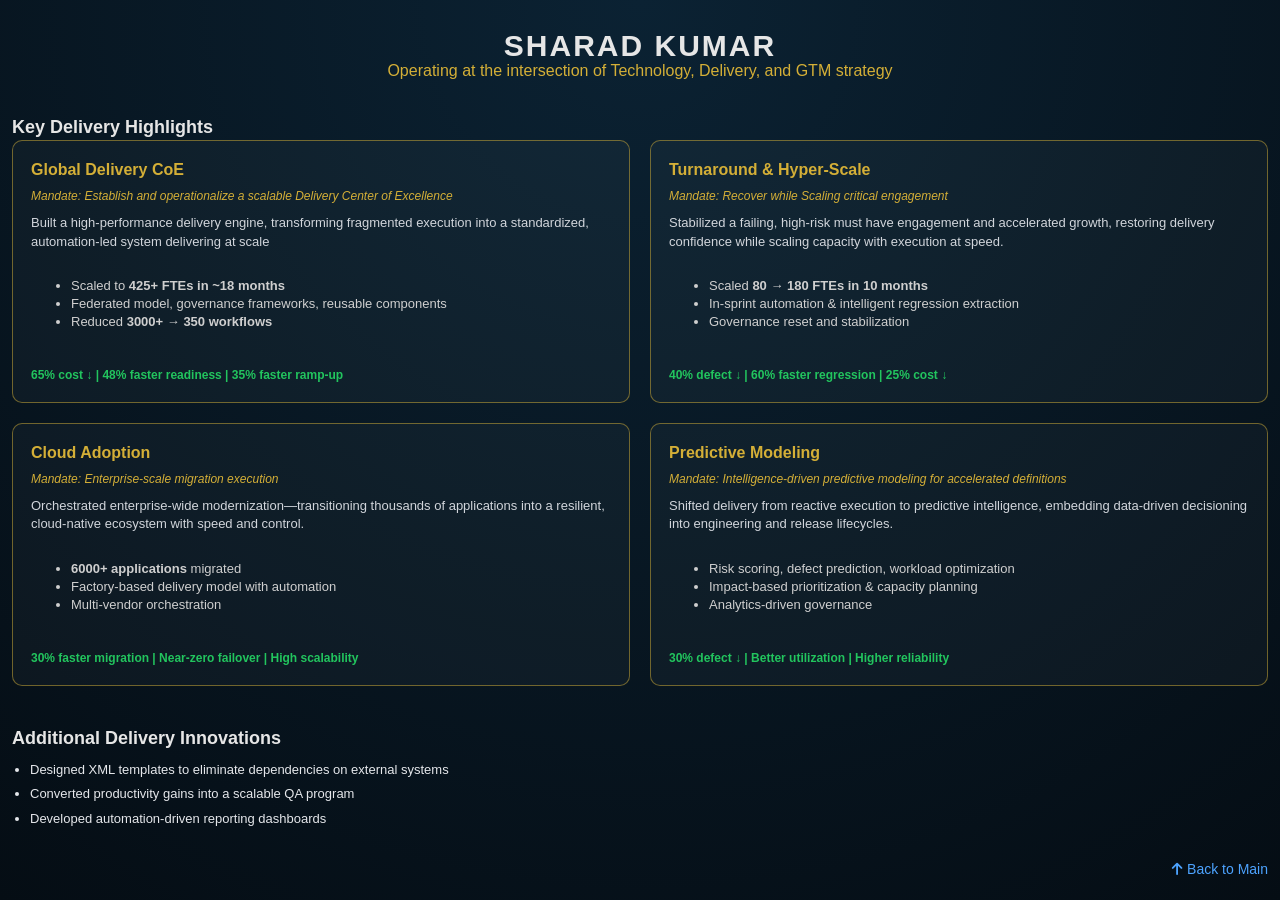
==== delivery.html @ da78fd18 "Update delivery.html" ====
<!DOCTYPE html>
<html lang="en">
<head>
<meta charset="UTF-8">
<meta name="viewport" content="width=device-width, initial-scale=1.0">
<title>Sharad Kumar</title>

<link href="https://cdnjs.cloudflare.com/ajax/libs/font-awesome/6.5.0/css/all.min.css" rel="stylesheet">
<link rel="stylesheet" href="style.css">

<style>

/* DELIVERY CONTENT STYLES */

.tagline {
    margin: 0;
    line-height: 1.3;
}
    
/* desktop only */
@media (min-width: 1025px) {
    .tagline {
        line-height: 0.5;
    }
}
    
    
.tagline {
    margin-top: 0;
    margin-bottom: 0;
}
    
.card ul li {
    font-size: 13px;
    font-weight: 400;
    line-height: 1.4;
    color: #cfcfcf;
}
    
.card ul li {
    font-size: 13px;
    font-weight: 400;
    line-height: 1.4;
    color: #cfcfcf;
}

.grid-4 {
    display: grid;
    grid-template-columns: repeat(2, 1fr);
    gap: 20px;
}

.card {
    background: rgba(255,255,255,0.03);
    border: 1px solid rgba(212,175,55,0.5);
    border-radius: 10px;
    padding: 18px;
    min-height: 200px;
    display: flex;
    flex-direction: column;
}

.card h3 {
    color: #d4af37;
    margin: 0 0 6px 0;
    font-size: 16px;
}

.narrative {
    font-size: 13px;
    color: #d1d5db;
    margin-bottom: 10px;
}

.mandate {
    font-size: 12px;
    color: #d4af37;
    margin-bottom: 10px;
    font-style: italic;
}

.extra-points {
    margin-top: 10px;
    padding-left: 18px;
}

.extra-points li {
    font-size: 13px;
    margin-bottom: 6px;
    color: #e5e7eb;
}

.outcome {
    font-size: 12px;
    margin-top: 20px;
}

.outcome strong {
    color: #22c55e;
}

@media (max-width: 768px) {
    .grid-4 {
        grid-template-columns: 1fr;
    }
}

.container {
    max-width: 1400px;
    margin: auto;
    padding: 25px 12px 0px 12px;
}

.profile-pic {
    float: right;
    margin-top: -75px;
    margin-right: 0;
    margin-bottom: 10px;
    margin-left: 20px;
    position: relative;
    top: -5px;
    width: 120px;
    height: 120px;
    border-radius: 50%;
    object-fit: cover;
    border: 2px solid #d4af37;
    box-shadow: 0 0 12px rgba(212,175,55,0.5);
}

body {
    overflow-x: hidden;
}

img {
    max-width: 100%;
    height: auto;
    display: block;
}

</style>
</head>

<body>

<div class="container">

<h1>SHARAD KUMAR</h1>
<p class="tagline">Operating at the intersection of Technology, Delivery, and GTM strategy</p>

<!-- <img src="image.jpg" alt="Sharad Kumar" class="profile-pic"> -->
<hr style="border:0; margin:20px 0;">
<div class="section-title">Key Delivery Highlights</div>

<div class="grid-4">

<!-- 1 -->
<div class="card">
    <h3>Global Delivery CoE</h3>
    <div class="mandate">
        <span class="mandate-label">Mandate:</span> Establish and operationalize a scalable Delivery Center of Excellence
    </div>

    <div class="narrative">
        Built a high-performance delivery engine, transforming fragmented execution into a standardized, automation-led system delivering at scale
    </div>

    <ul>
        <li>Scaled to <strong>425+ FTEs in ~18 months</strong></li>
        <li>Federated model, governance frameworks, reusable components</li>
        <li>Reduced <strong>3000+ → 350 workflows</strong></li>
    </ul>

    <div class="outcome">
        <strong>65% cost ↓ | 48% faster readiness | 35% faster ramp-up</strong>
    </div>
</div>

<!-- 2 -->
<div class="card">
    <h3>Turnaround & Hyper-Scale</h3>

    <div class="mandate">
        <span class="mandate-label">Mandate:</span> Recover while Scaling critical engagement
    </div>

    <div class="narrative">
        Stabilized a failing, high-risk must have engagement and accelerated growth, restoring delivery confidence while scaling capacity with execution at speed.
    </div>

    <ul>
        <li>Scaled <strong>80 → 180 FTEs in 10 months</strong></li>
        <li>In-sprint automation & intelligent regression extraction</li>
        <li>Governance reset and stabilization</li>
    </ul>

    <div class="outcome">
        <strong>40% defect ↓ | 60% faster regression | 25% cost ↓</strong>
    </div>
</div>

<!-- 3 -->
<div class="card">
    <h3>Cloud Adoption</h3>

    <div class="mandate">
        <span class="mandate-label">Mandate:</span> Enterprise-scale migration execution
    </div>

    <div class="narrative">
        Orchestrated enterprise-wide modernization—transitioning thousands of applications into a resilient, cloud-native ecosystem with speed and control.
    </div>

    <ul>
        <li><strong>6000+ applications</strong> migrated</li>
        <li>Factory-based delivery model with automation</li>
        <li>Multi-vendor orchestration</li>
    </ul>

    <div class="outcome">
        <strong>30% faster migration | Near-zero failover | High scalability</strong>
    </div>
</div>

<!-- 4 -->
<div class="card">
    <h3>Predictive Modeling</h3>

    <div class="mandate">
        <span class="mandate-label">Mandate:</span> Intelligence-driven predictive modeling for accelerated definitions
    </div>

    <div class="narrative">
        Shifted delivery from reactive execution to predictive intelligence, embedding data-driven decisioning into engineering and release lifecycles.
    </div>

    <ul>
        <li>Risk scoring, defect prediction, workload optimization</li>
        <li>Impact-based prioritization & capacity planning</li>
        <li>Analytics-driven governance</li>
    </ul>

    <div class="outcome">
        <strong>30% defect ↓ | Better utilization | Higher reliability</strong>
    </div>
</div>

</div>

<hr style="border:0; margin:20px 0;">
<div class="section-title">Additional Delivery Innovations</div>

<ul class="extra-points">
    <li>Designed XML templates to eliminate dependencies on external systems</li>
    <li>Converted productivity gains into a scalable QA program</li>
    <li>Developed automation-driven reporting dashboards</li>
</ul>

<div class="back-to-main" style="text-align: right; margin-top: 30px; margin-bottom: 20px;">
    <a href="index.html" style="color:#4da3ff; font-size:14px; font-weight:500; text-decoration:none;">
        <i class="fas fa-arrow-up"></i> Back to Main
    </a>
</div>

</div>

</body>
</html>
---- style.css ----
/* GLOBAL TYPOGRAPHY BASELINE */

body {
    font-family: 'Segoe UI', sans-serif;
    font-weight: 400;
    line-height: 1.4;
    color: #e6e6e6;
}

/* Main Name */
h1 {
    font-size: 30px;
    font-weight: 600;
    letter-spacing: 2px;
}

/* Tagline */
.tagline {
    font-size: 16px;
    font-weight: 500;
    line-height: 1.3;
}

/* Section Titles */
.section-title {
    font-size: 18px;
    font-weight: 600;
}

/* Card / Item Titles */
.item-title,
.card h3 {
    font-size: 14px;
    font-weight: 600;
}

/* Body Text */
.item-desc,
.narrative,
.compact-list li,
.extra-points li {
    font-size: 13px;
    font-weight: 400;
    line-height: 1.4;
}
body {
    margin: 0;
    font-family: 'Segoe UI', sans-serif;
    background: radial-gradient(circle at top, #0b2233, #050d14);
    color: #e6e6e6;
}

body {
    overflow-x: hidden;
}

.container {
    max-width: 1400px;
    margin: auto;
    padding: 25px 12px 10px 12px;
}

.header {
    position: relative;
}

h1 {
    text-align: center;
    letter-spacing: 2px;
    font-size: 30px;
    margin: 0;
}

.tagline {
    text-align: center;
    color: #d4af37;
    margin: 0;
}

.profile-pic {
    position: absolute;
    right: 0;
    top: 10px;
    width: 120px;
    height: 120px;
    border-radius: 50%;
    object-fit: cover;
}

/* Floating Home link (if used) */
.home-link {
    position: fixed;
    bottom: 25px;
    right: 25px;
    color: #4da3ff;
    font-size: 14px;
    text-decoration: none;
    font-weight: 500;
    display: flex;
    align-items: center;
    gap: 6px;
    z-index: 9999;
}

/* Back to Main */
.back-to-main {
    margin-top: 30px;
    text-align: right;
}

.back-to-main a {
    color: #4da3ff;
    font-size: 14px;
    font-weight: 500;
    text-decoration: none;
}

.back-to-main a:hover {
    text-decoration: underline;
}

/* Mobile: hide profile pic everywhere */
@media (max-width: 768px) {
    .profile-pic {
        display: none !important;
    }
}

/* Desktop: hide where explicitly applied */
.desktop-hide {
    display: none !important;
}

.compact-list li {
    color: #cfcfcf;
}

.engage-icons {
    display: flex !important;
    flex-direction: column !important;
    gap: 12px;
}

.engage-icons a {
    text-decoration: none !important;
}

.engage-icons a:hover {
    text-decoration: none !important;
}

.engage-icons a i {
    width: 20px;          /* keeps all icons aligned vertically */
    text-align: center;
    font-size: 18px;
}

.engage-icons a span {
    color: #ffffff;
    font-size: 13px;
}

@media (max-width: 1024px) and (orientation: landscape) {
    .profile-pic {
        display: none !important;
    }
}
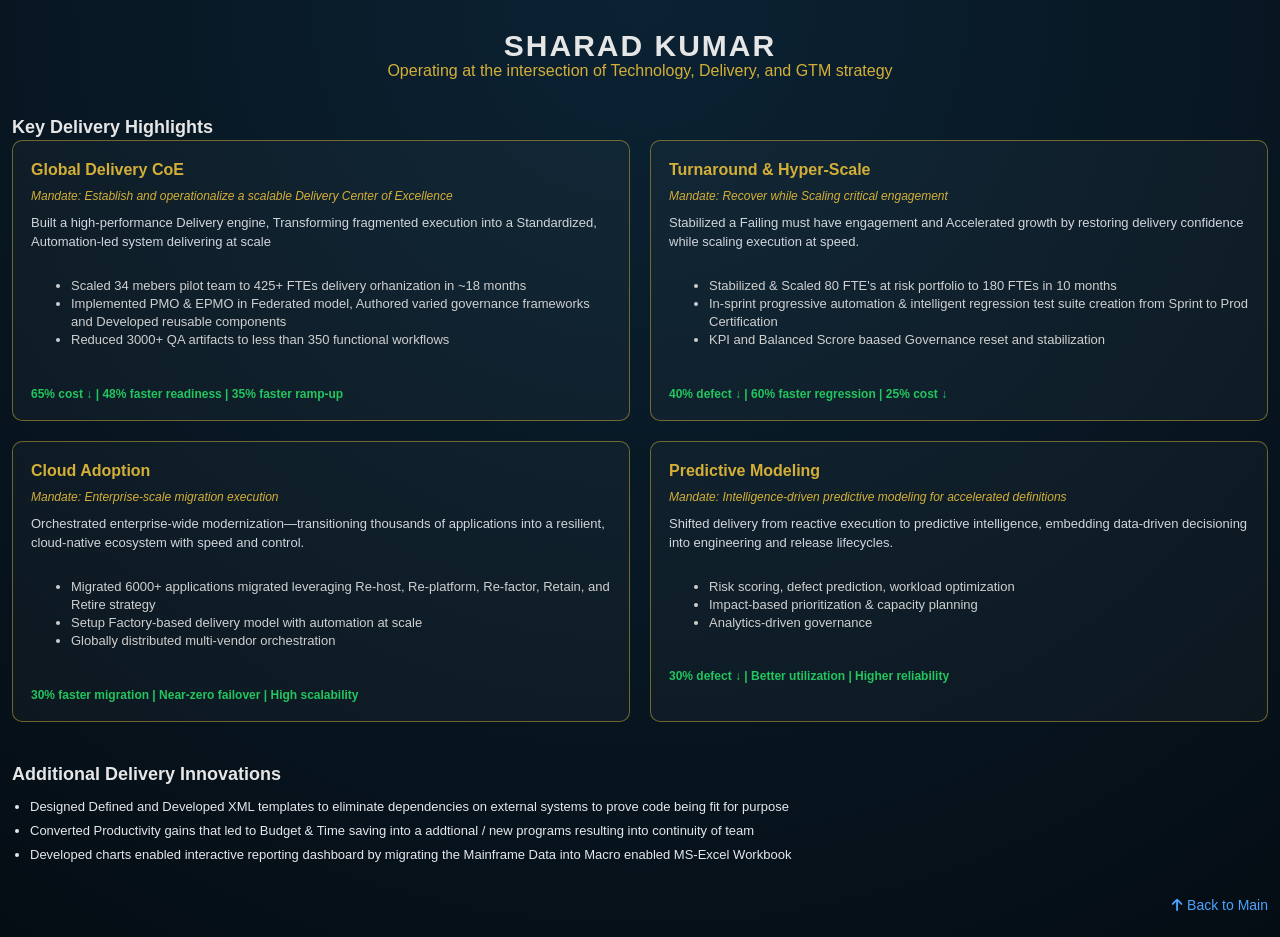
==== commit 190d83e7: "Update delivery.html" ====
--- a/delivery.html
+++ b/delivery.html
@@ -161,13 +161,13 @@
     </div>
 
     <div class="narrative">
-        Built a high-performance delivery engine, transforming fragmented execution into a standardized, automation-led system delivering at scale
-    </div>
-
-    <ul>
-        <li>Scaled to <strong>425+ FTEs in ~18 months</strong></li>
-        <li>Federated model, governance frameworks, reusable components</li>
-        <li>Reduced <strong>3000+ → 350 workflows</strong></li>
+        Built a high-performance Delivery engine, Transforming fragmented execution into a Standardized, Automation-led system delivering at scale
+    </div>
+
+    <ul>
+        <li>Scaled 34 mebers pilot team to 425+ FTEs delivery orhanization in ~18 months</li>
+        <li>Implemented PMO & EPMO in Federated model, Authored varied governance frameworks and Developed reusable components</li>
+        <li>Reduced 3000+ QA artifacts to less than 350 functional workflows</li>
     </ul>
 
     <div class="outcome">
@@ -184,13 +184,13 @@
     </div>
 
     <div class="narrative">
-        Stabilized a failing, high-risk must have engagement and accelerated growth, restoring delivery confidence while scaling capacity with execution at speed.
-    </div>
-
-    <ul>
-        <li>Scaled <strong>80 → 180 FTEs in 10 months</strong></li>
-        <li>In-sprint automation & intelligent regression extraction</li>
-        <li>Governance reset and stabilization</li>
+        Stabilized a Failing must have engagement and Accelerated growth by restoring delivery confidence while scaling execution at speed.
+    </div>
+
+    <ul>
+        <li>Stabilized & Scaled 80 FTE's at risk portfolio to 180 FTEs in 10 months</li>
+        <li>In-sprint progressive automation & intelligent regression test suite creation from Sprint to Prod Certification</li>
+        <li>KPI and Balanced Scrore baased Governance reset and stabilization</li>
     </ul>
 
     <div class="outcome">
@@ -211,9 +211,9 @@
     </div>
 
     <ul>
-        <li><strong>6000+ applications</strong> migrated</li>
-        <li>Factory-based delivery model with automation</li>
-        <li>Multi-vendor orchestration</li>
+        <li>Migrated 6000+ applications migrated leveraging Re-host, Re-platform, Re-factor, Retain, and Retire strategy</li>
+        <li>Setup Factory-based delivery model with automation at scale</li>
+        <li>Globally distributed multi-vendor orchestration</li>
     </ul>
 
     <div class="outcome">
@@ -250,9 +250,9 @@
 <div class="section-title">Additional Delivery Innovations</div>
 
 <ul class="extra-points">
-    <li>Designed XML templates to eliminate dependencies on external systems</li>
-    <li>Converted productivity gains into a scalable QA program</li>
-    <li>Developed automation-driven reporting dashboards</li>
+    <li>Designed Defined and Developed XML templates to eliminate dependencies on external systems to prove code being fit for purpose </li>
+    <li>Converted Productivity gains that led to Budget & Time saving into a addtional / new programs resulting into continuity of team</li>
+    <li>Developed charts enabled interactive reporting dashboard by migrating the Mainframe Data into Macro enabled MS-Excel Workbook</li>
 </ul>
 
 <div class="back-to-main" style="text-align: right; margin-top: 30px; margin-bottom: 20px;">
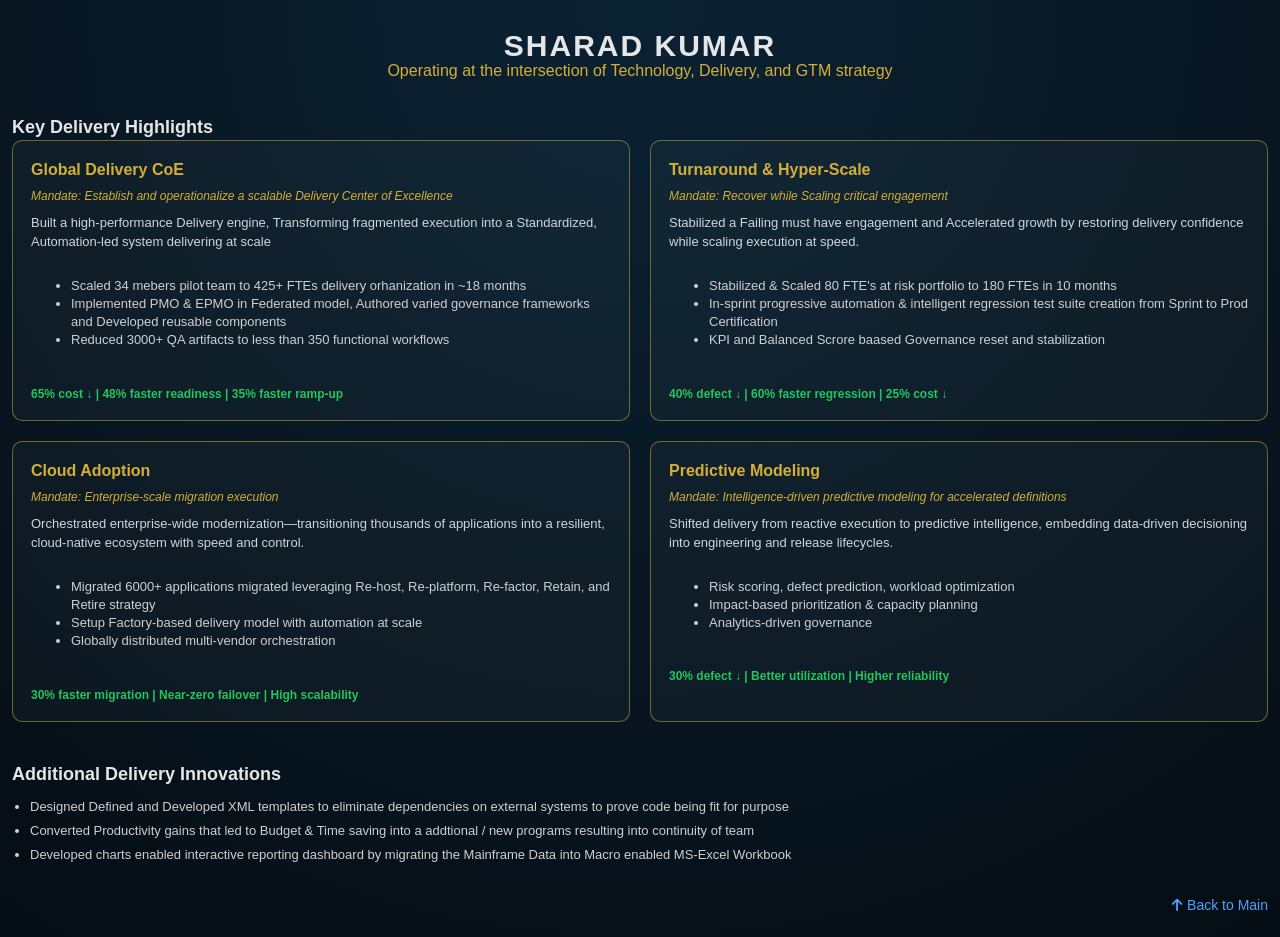
==== commit c810fabe: "Update delivery.html" ====
--- a/delivery.html
+++ b/delivery.html
@@ -82,12 +82,13 @@
 .extra-points {
     margin-top: 10px;
     padding-left: 18px;
+    color: #cfcfcf;
 }
 
 .extra-points li {
     font-size: 13px;
     margin-bottom: 6px;
-    color: #e5e7eb;
+    color: #cfcfcf;
 }
 
 .outcome {
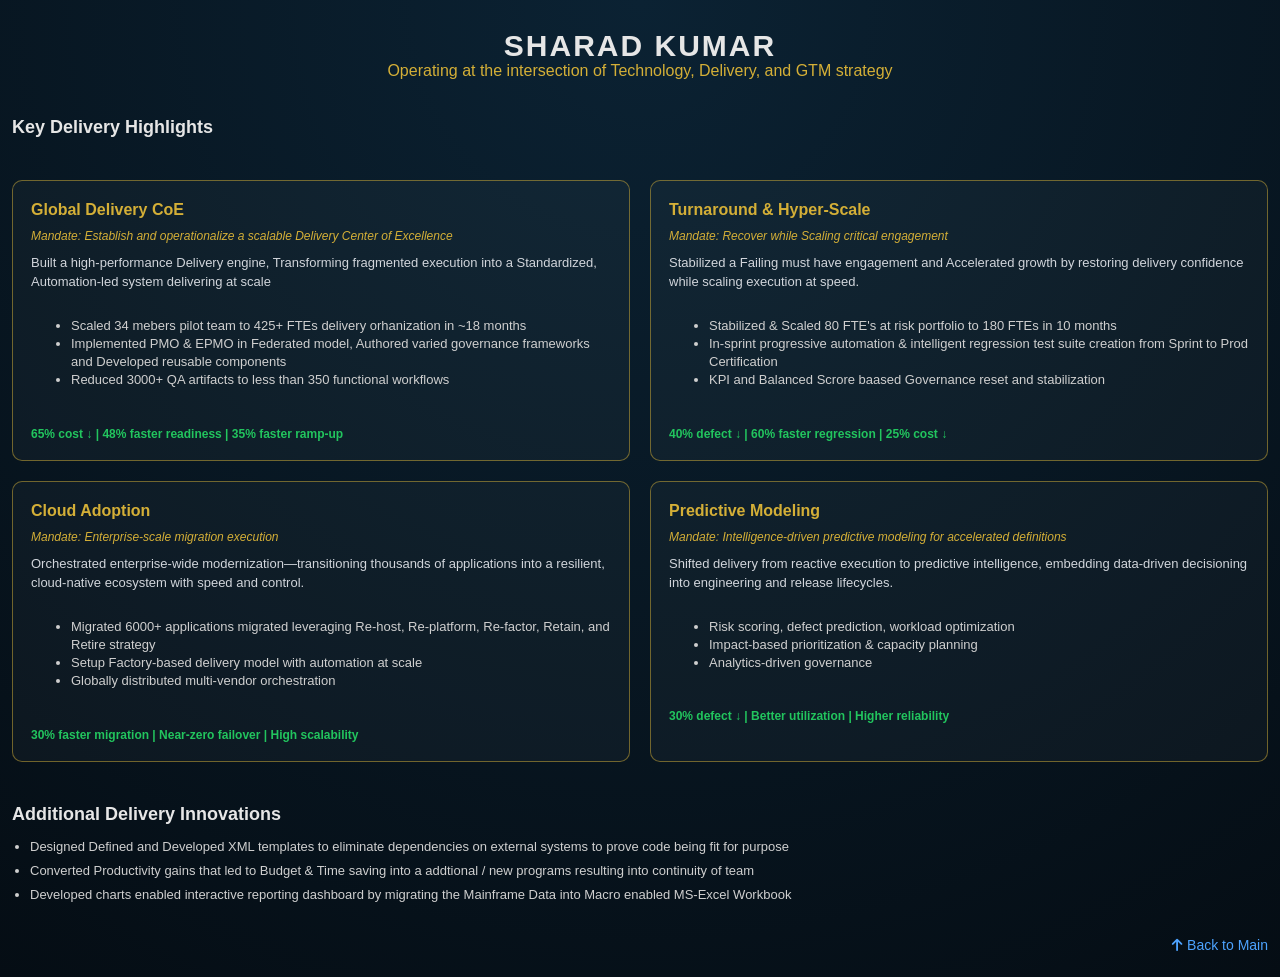
==== commit 68ef1269: "Update delivery.html" ====
--- a/delivery.html
+++ b/delivery.html
@@ -151,7 +151,7 @@
 <!-- <img src="image.jpg" alt="Sharad Kumar" class="profile-pic"> -->
 <hr style="border:0; margin:20px 0;">
 <div class="section-title">Key Delivery Highlights</div>
-
+<hr style="border:0; margin:20px 0;">
 <div class="grid-4">
 
 <!-- 1 -->
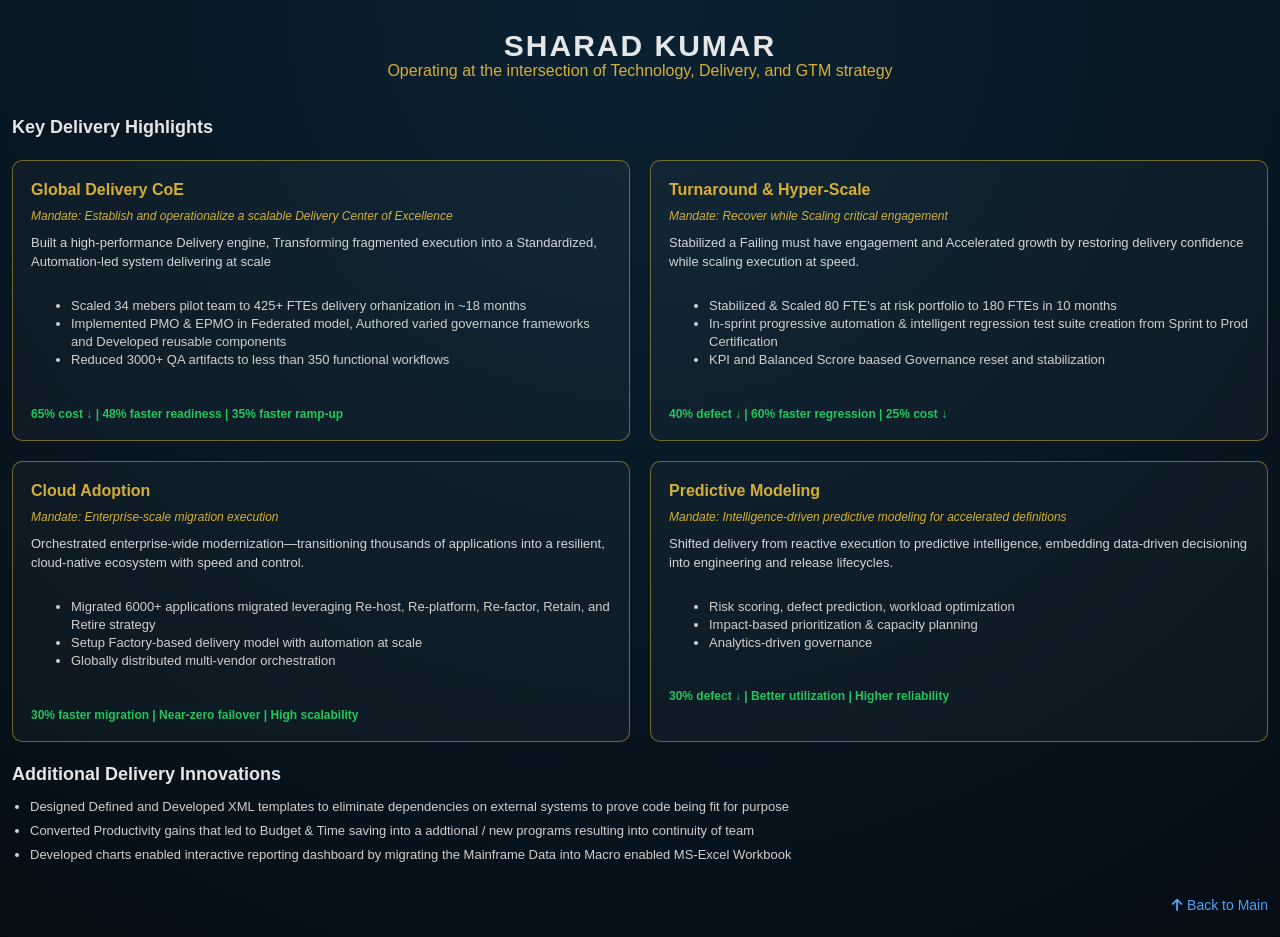
==== commit 50366b58: "Update delivery.html" ====
--- a/delivery.html
+++ b/delivery.html
@@ -151,7 +151,7 @@
 <!-- <img src="image.jpg" alt="Sharad Kumar" class="profile-pic"> -->
 <hr style="border:0; margin:20px 0;">
 <div class="section-title">Key Delivery Highlights</div>
-<hr style="border:0; margin:20px 0;">
+<hr style="border:0; margin:10px 0;">
 <div class="grid-4">
 
 <!-- 1 -->
@@ -247,7 +247,7 @@
 
 </div>
 
-<hr style="border:0; margin:20px 0;">
+<hr style="border:0; margin:10px 0;">
 <div class="section-title">Additional Delivery Innovations</div>
 
 <ul class="extra-points">
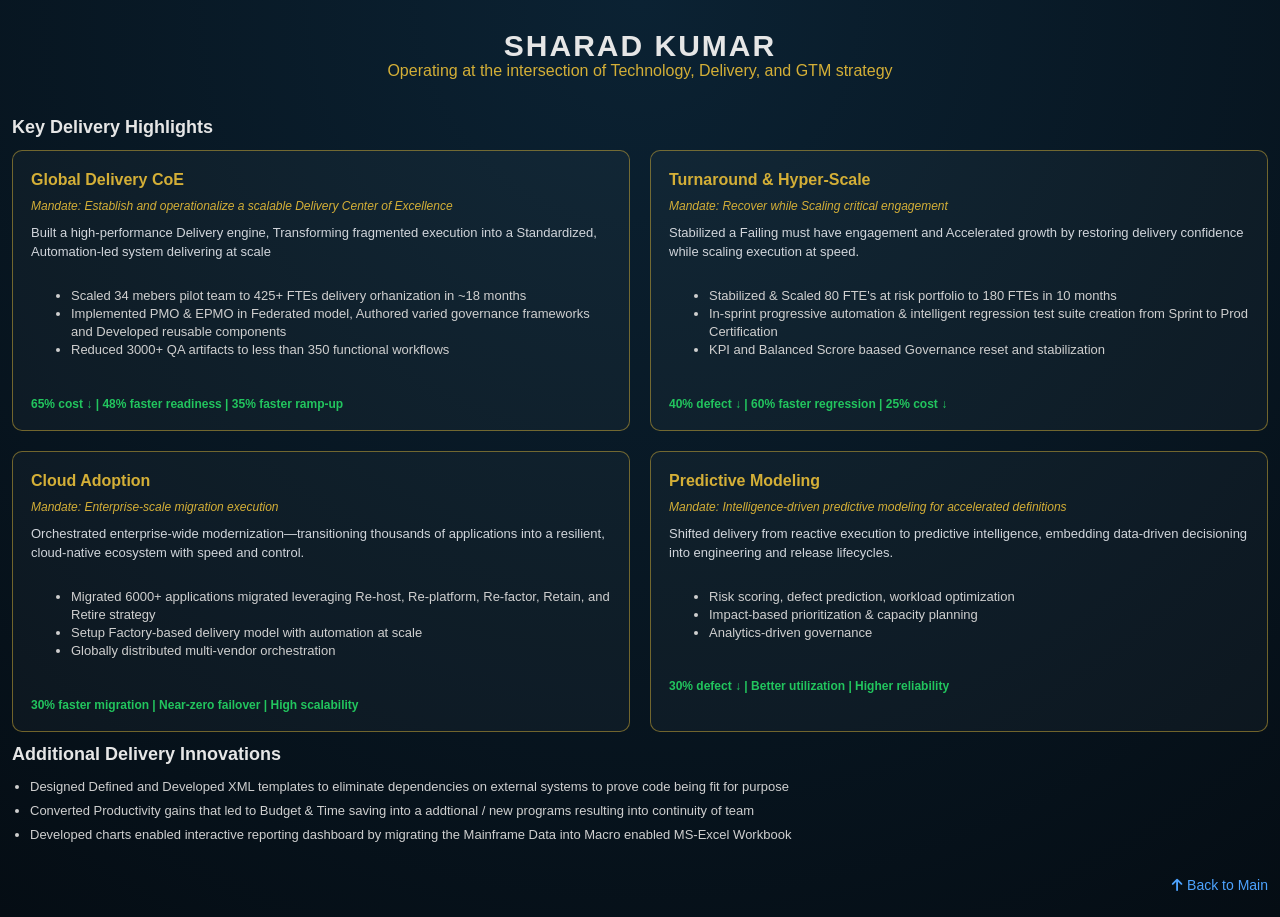
==== commit 1155f2aa: "Update delivery.html" ====
--- a/delivery.html
+++ b/delivery.html
@@ -151,7 +151,7 @@
 <!-- <img src="image.jpg" alt="Sharad Kumar" class="profile-pic"> -->
 <hr style="border:0; margin:20px 0;">
 <div class="section-title">Key Delivery Highlights</div>
-<hr style="border:0; margin:10px 0;">
+<hr style="border:0; margin:5px 0;">
 <div class="grid-4">
 
 <!-- 1 -->
@@ -247,7 +247,7 @@
 
 </div>
 
-<hr style="border:0; margin:10px 0;">
+<hr style="border:0; margin:5px 0;">
 <div class="section-title">Additional Delivery Innovations</div>
 
 <ul class="extra-points">
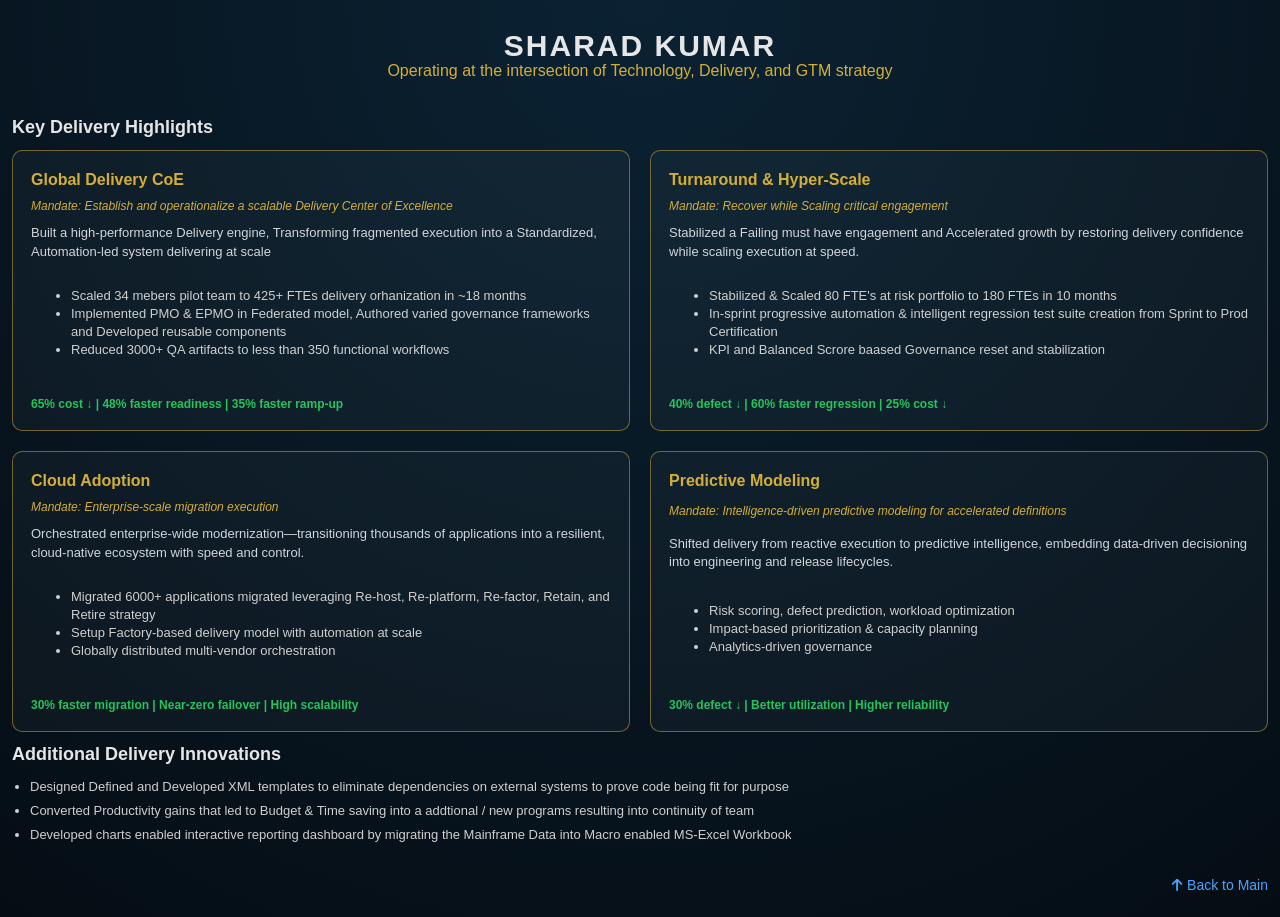
==== commit 635574b2: "Update delivery.html" ====
--- a/delivery.html
+++ b/delivery.html
@@ -58,6 +58,7 @@
     min-height: 200px;
     display: flex;
     flex-direction: column;
+    justify-content: space-between;
 }
 
 .card h3 {
